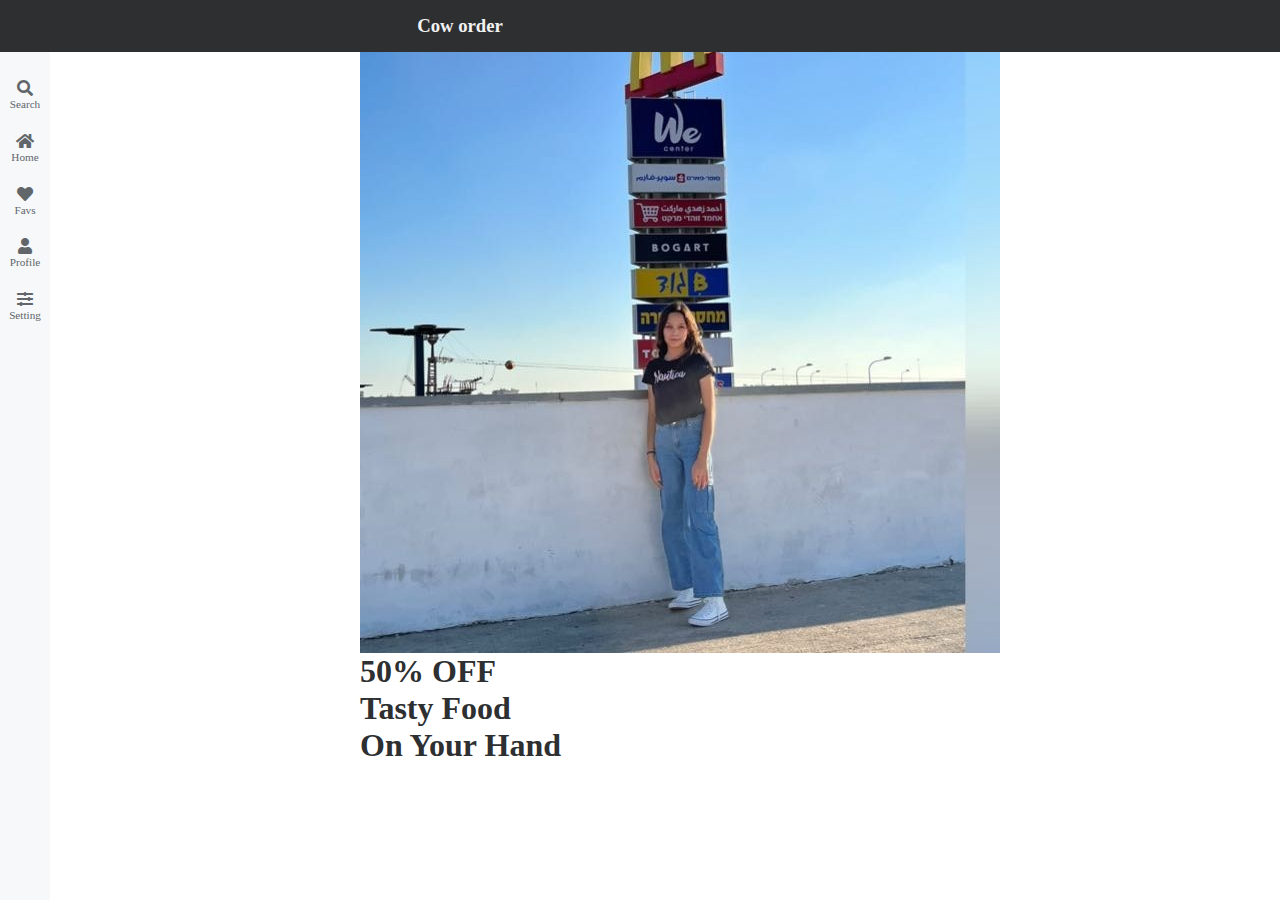
==== index.html @ 9866306b "Add files via upload" ====
<html lang="en">
<head>
    <meta charset="UTF-8">
    <meta http-equiv="X-UA-Compatible" content="IE=edge">
    <meta name="viewport" content="width=device-width, initial-scale=1.0">
    <!-- style -->
    <link rel="stylesheet" href="style.css">
    <!-- font: Notosans -->
    <link href="https://fonts.googleapis.com/css2?family=Noto+Sans+JP&display=swap" rel="stylesheet">
    <!-- icons: font awesome -->
    <link rel="stylesheet" href="https://cdnjs.cloudflare.com/ajax/libs/font-awesome/5.15.3/css/all.min.css">

    <title>الصفحة الرئيسية - سيلين عويسات</title>
</head>
<body>
    <!-- header -->
    <input type="checkbox" id="cart">
    <label for="cart" class="label-cart"><span class="fas fa-shopping-cart"></span></label>

    <h3 class="logo">Cow order</h3>

    <!-- sidebar -->
    <div class="sidebar">
        <div class="sidebar-menu">
            <span class="fas fa-search"></span>
            <a href="https://images.app.goo.gl/KvLVZnpjhP8hZDyJ7">Search</a>
        </div>
        <div class="sidebar-menu">
            <span class="fas fa-home"></span>
            <a href="#">Home</a>
        </div>
        <div class="sidebar-menu">
            <span class="fas fa-heart"></span>
            <a href="#">Favs</a>
        </div>
        <div class="sidebar-menu">
            <span class="fas fa-user"></span>
            <a href="#">Profile</a>
        </div>
        <div class="sidebar-menu">
            <span class="fas fa-sliders-h"></span>
            <a href="#">Setting</a>
        </div>
    </div>
    <!-- main dashboard -->
    <div class="dashboard">
        <div class="dashboard-banner">
            <img src="images/WhatsApp Image 2022-10-06 at 18.07.04.jpeg">
            <div class="banner-promo">
                <h1><span>50% OFF</span><br>
                Tasty Food <br> On Your Hand </h1>
            </div>
        </div>
    </div>

    <!-- order dashboard -->
</body>
</html>
---- style.css ----
:root {
    --mainColor:#f6f8fa;
    --darkBlack:#2d2f31;
    --darkGrey:#61666b;
    --grey:#d5d5d5;
    --lightGrey:#f2f2f2;
    --yellow:#fecb40;
    --red:#df113c;
}

* {
    margin: 0;
    padding: 0;
    outline: none;
    box-sizing: border-box;
    font-family: "Noto Sans JP, sans-serif";
}

body {
    width: 100%;
    height: auto;
    color: var(--darkBlack);
}

p {
    font-size: 14px;
}

.label-cart {
    position: fixed;
    top: 15;
    right: 10;
    z-index: 4;
    cursor: pointer;
}

.logo {
    position: fixed;
    background-color: var(--darkBlack);
    color: var(--lightGrey);
    width: 100%;
    text-align: center;
    padding: 15px 420px 15px 60px;
    top: 0;
    z-index: 2;
}

.sidebar {
    position: fixed;
    top: 0;
    left: 0;
    width: 50px;
    height: 100%;
    background-color: var(--mainColor);
    z-index: 1;
    padding-top: 70px;
}

.sidebar-menu {
    width: 100%;
    text-align: center;
    padding: 10px 5px;
    color: var(--darkGrey);
}

.sidebar-menu > a {
    text-decoration: none;
    font-size: 0.7rem;
    line-height: 1.5;
    color: var(--darkGrey);
}

.sidebar-menu:hover{
    border-right: 2px solid var(--yellow);
    color: var(--yellow);
}

.sidebar-menu:hover > a {
    color: var(--yellow);
}

.dashboard {
    height: 100%;
    width: 100%;
    padding-left: 360px;
    padding-right: 60px;
}
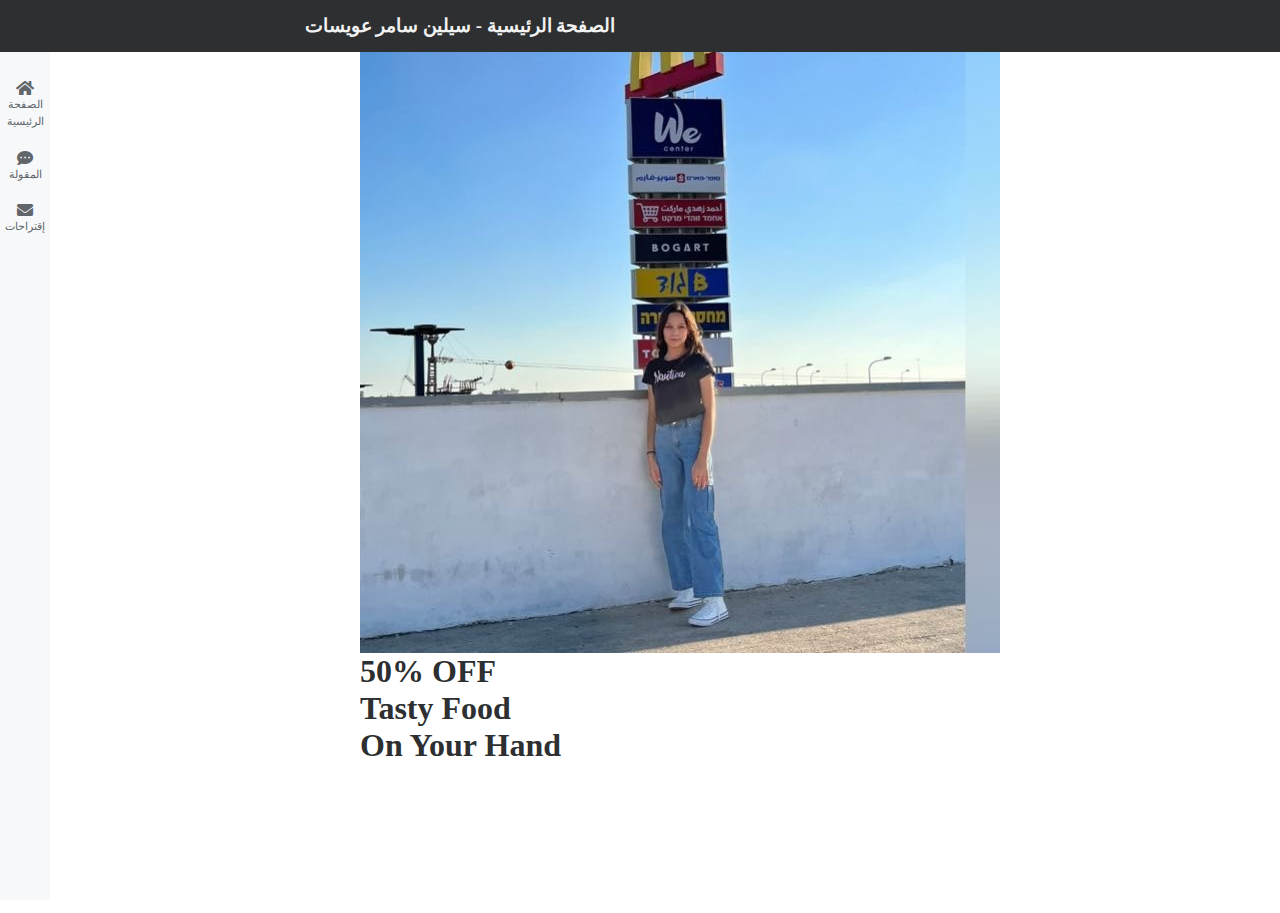
==== commit fd36fb1a: "Update index.html" ====
--- a/index.html
+++ b/index.html
@@ -17,29 +17,21 @@
     <input type="checkbox" id="cart">
     <label for="cart" class="label-cart"><span class="fas fa-shopping-cart"></span></label>
 
-    <h3 class="logo">Cow order</h3>
+    <h3 class="logo">الصفحة الرئيسية - سيلين سامر عويسات</h3>
 
     <!-- sidebar -->
     <div class="sidebar">
         <div class="sidebar-menu">
-            <span class="fas fa-search"></span>
-            <a href="https://images.app.goo.gl/KvLVZnpjhP8hZDyJ7">Search</a>
+            <span class="fas fa-home"></span>
+            <a href="#">الصفحة الرئيسية</a>
         </div>
         <div class="sidebar-menu">
-            <span class="fas fa-home"></span>
-            <a href="#">Home</a>
+            <span class="fas fa-comment-dots"></span>
+            <a href="#">المقولة</a>
         </div>
         <div class="sidebar-menu">
-            <span class="fas fa-heart"></span>
-            <a href="#">Favs</a>
-        </div>
-        <div class="sidebar-menu">
-            <span class="fas fa-user"></span>
-            <a href="#">Profile</a>
-        </div>
-        <div class="sidebar-menu">
-            <span class="fas fa-sliders-h"></span>
-            <a href="#">Setting</a>
+            <span class="fas fa-envelope"></span>
+            <a href="#">إقتراحات</a>
         </div>
     </div>
     <!-- main dashboard -->
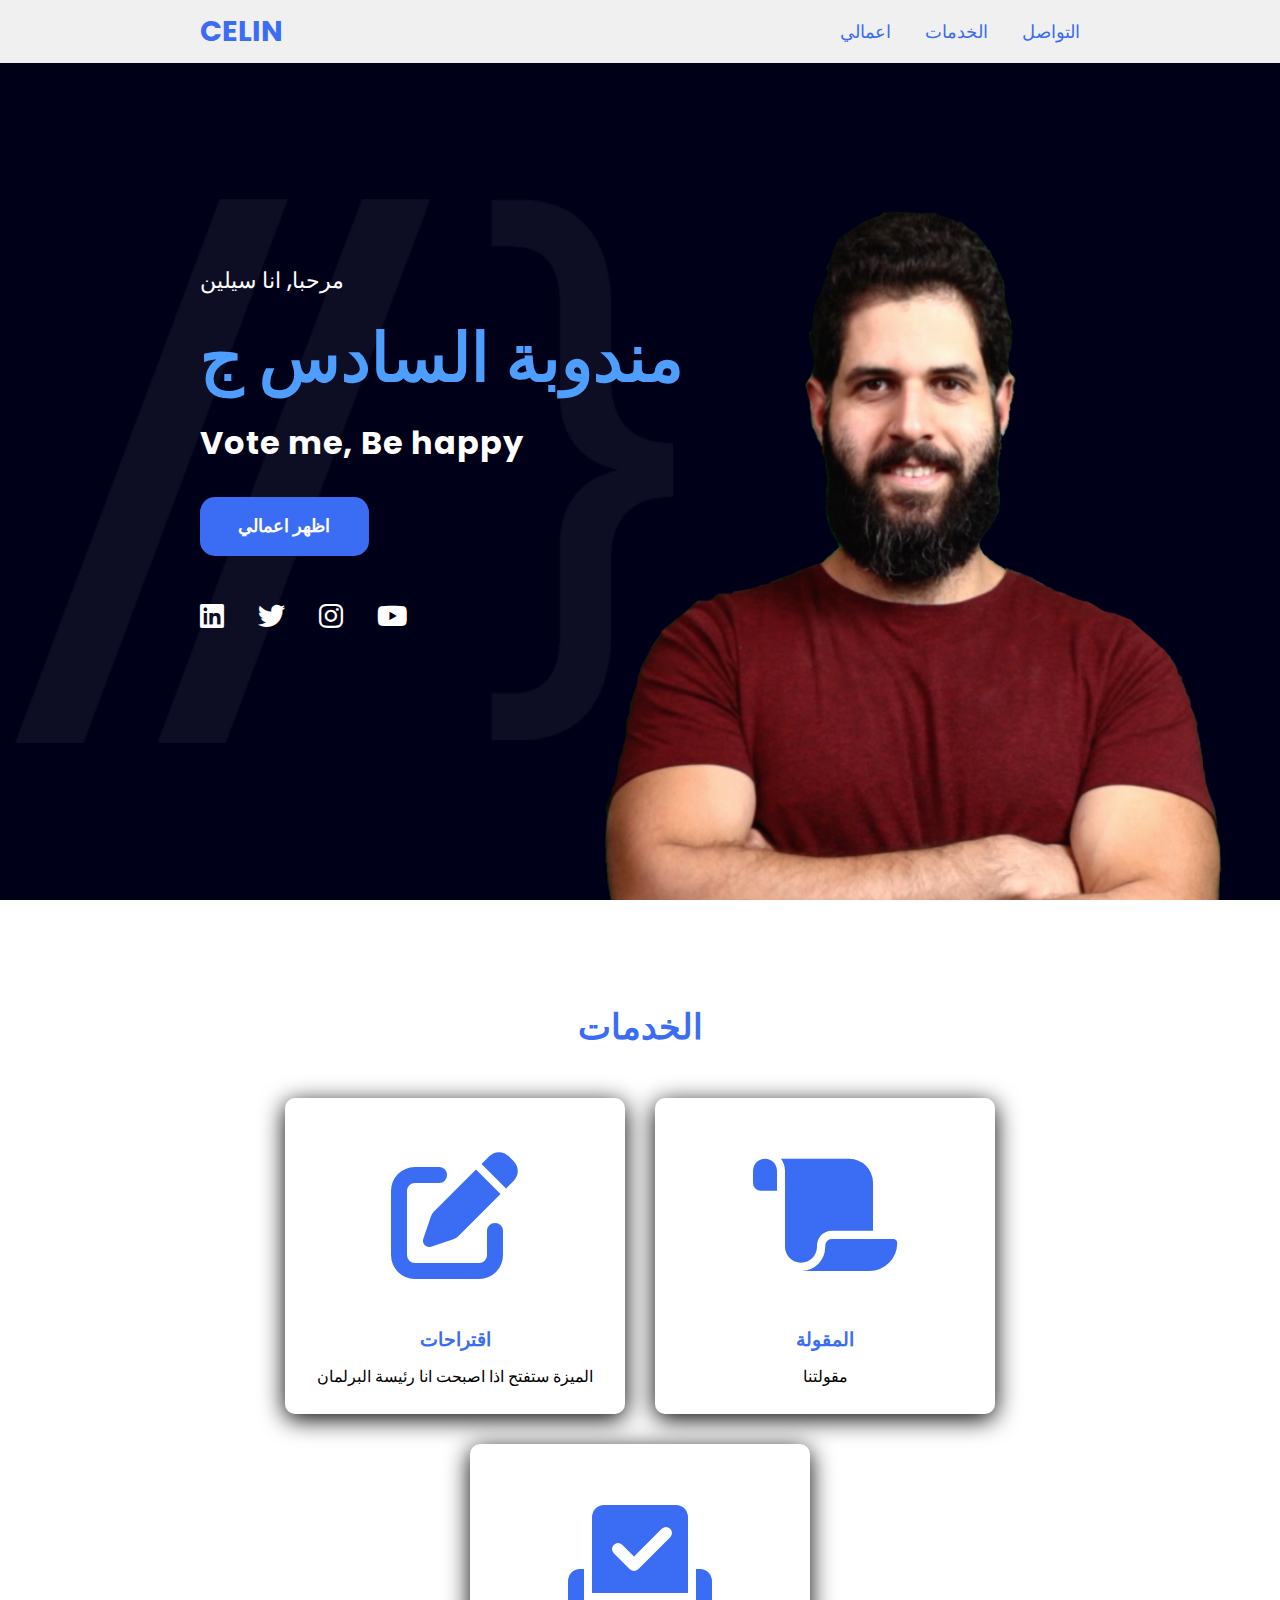
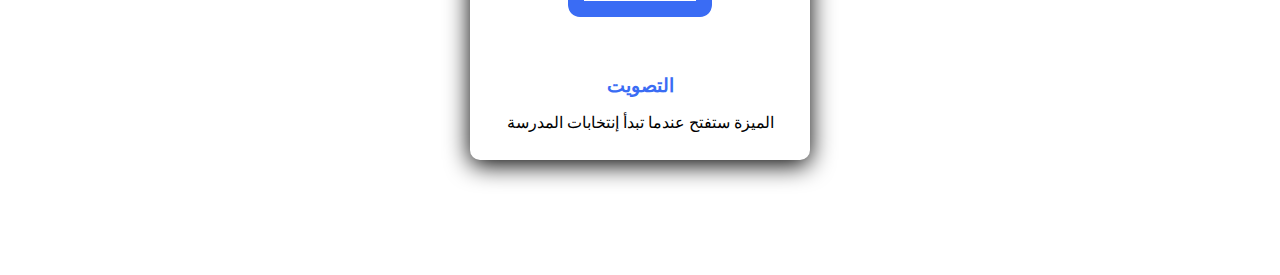
==== commit e8c9c994: "Add files via upload" ====
--- a/index.html
+++ b/index.html
@@ -1,50 +1,71 @@
+<!DOCTYPE html>
 <html lang="en">
 <head>
     <meta charset="UTF-8">
     <meta http-equiv="X-UA-Compatible" content="IE=edge">
     <meta name="viewport" content="width=device-width, initial-scale=1.0">
-    <!-- style -->
+    <link rel="stylesheet" href="https://cdnjs.cloudflare.com/ajax/libs/font-awesome/6.2.0/css/all.min.css">
     <link rel="stylesheet" href="style.css">
-    <!-- font: Notosans -->
-    <link href="https://fonts.googleapis.com/css2?family=Noto+Sans+JP&display=swap" rel="stylesheet">
-    <!-- icons: font awesome -->
-    <link rel="stylesheet" href="https://cdnjs.cloudflare.com/ajax/libs/font-awesome/5.15.3/css/all.min.css">
-
-    <title>الصفحة الرئيسية - سيلين عويسات</title>
+    <title>Document</title>
 </head>
 <body>
-    <!-- header -->
-    <input type="checkbox" id="cart">
-    <label for="cart" class="label-cart"><span class="fas fa-shopping-cart"></span></label>
+    
+    <header>
+        <a href="#" class="logo">Celin</a>
+        <nav class="navigation">
+            <a href="paragraph.html">التواصل</a>
+            <a href="#الخدمات">الخدمات</a>
+            <a href="#اعمالي">اعمالي</a>
+        </nav>
+    </header>
 
-    <h3 class="logo">الصفحة الرئيسية - سيلين سامر عويسات</h3>
 
-    <!-- sidebar -->
-    <div class="sidebar">
-        <div class="sidebar-menu">
-            <span class="fas fa-home"></span>
-            <a href="#">الصفحة الرئيسية</a>
-        </div>
-        <div class="sidebar-menu">
-            <span class="fas fa-comment-dots"></span>
-            <a href="#">المقولة</a>
-        </div>
-        <div class="sidebar-menu">
-            <span class="fas fa-envelope"></span>
-            <a href="#">إقتراحات</a>
-        </div>
-    </div>
-    <!-- main dashboard -->
-    <div class="dashboard">
-        <div class="dashboard-banner">
-            <img src="images/WhatsApp Image 2022-10-06 at 18.07.04.jpeg">
-            <div class="banner-promo">
-                <h1><span>50% OFF</span><br>
-                Tasty Food <br> On Your Hand </h1>
+    <section class="main">
+        <div>
+            <h2>مرحبا, انا سيلين<br><span>مندوبة السادس ج</span></h2>
+            <h3>Vote me, Be happy</h3>
+            <a href="#projects" class="main-btn">اظهر اعمالي</a>
+            <div class="social-icons">
+                <a href="#"><i class="fab fa-linkedin"></i></a>
+                <a href="#"><i class="fab fa-twitter"></i></a>
+                <a href="#"><i class="fab fa-instagram"></i></a>
+                <a href="#"><i class="fab fa-youtube"></i></a>
             </div>
         </div>
-    </div>
+    </section>
 
-    <!-- order dashboard -->
+    <section class="cards" id="services">
+        <h2 class="title">الخدمات</h2>
+        <div class="content">
+            <div class="card">
+                <div class="icon">
+                    <i class="fas fa-edit"></i>
+                </div>
+                <div class="info">
+                    <h3>اقتراحات</h3>
+                    <p>الميزة ستفتح اذا اصبحت انا رئيسة البرلمان</p>
+                </div>
+            </div>
+            <div class="card">
+                <div class="icon">
+                    <i class="fas fa-scroll"></i>
+                </div>
+                <div class="info">
+                    <h3>المقولة</h3>
+                    <p>مقولتنا</p>
+                </div>
+            </div>
+            <div class="card">
+                <div class="icon">
+                    <i class="fas fa-check-to-slot"></i>
+                </div>
+                <div class="info">
+                    <h3>التصويت</h3>
+                    <p>الميزة ستفتح عندما تبدأ إنتخابات المدرسة</p>
+                </div>
+            </div>
+        </div>
+    </section>
+
 </body>
 </html>--- a/style.css
+++ b/style.css
@@ -1,87 +1,151 @@
-:root {
-    --mainColor:#f6f8fa;
-    --darkBlack:#2d2f31;
-    --darkGrey:#61666b;
-    --grey:#d5d5d5;
-    --lightGrey:#f2f2f2;
-    --yellow:#fecb40;
-    --red:#df113c;
+@import url('https://fonts.googleapis.com/css2?family=Poppins:ital,wght@0,100;0,200;0,300;0,400;0,500;0,600;0,700;0,800;0,900;1,100;1,200;1,300;1,400;1,500;1,600;1,700;1,800;1,900&display=swap');
+
+*{
+    font-family: 'Poppins', sans-serif;
+    margin: 0;
+    padding: 0;
+    box-sizing: border-box;
+    scroll-behavior: smooth;
 }
 
-* {
-    margin: 0;
-    padding: 0;
-    outline: none;
-    box-sizing: border-box;
-    font-family: "Noto Sans JP, sans-serif";
-}
 
-body {
+header {
+    background-color: #f0f0f0;
     width: 100%;
-    height: auto;
-    color: var(--darkBlack);
-}
-
-p {
-    font-size: 14px;
-}
-
-.label-cart {
     position: fixed;
-    top: 15;
-    right: 10;
-    z-index: 4;
-    cursor: pointer;
+    z-index: 999;
+    display: flex;
+    justify-content: space-between;
+    align-items: center;
+    padding: 10px 200px;
 }
 
 .logo {
-    position: fixed;
-    background-color: var(--darkBlack);
-    color: var(--lightGrey);
-    width: 100%;
-    text-align: center;
-    padding: 15px 420px 15px 60px;
-    top: 0;
-    z-index: 2;
+    text-decoration: none;
+    color: #3a6cf4;
+    text-transform: uppercase;
+    font-weight: 700;
+    font-size: 1.8em;
 }
 
-.sidebar {
-    position: fixed;
-    top: 0;
-    left: 0;
-    width: 50px;
-    height: 100%;
-    background-color: var(--mainColor);
-    z-index: 1;
-    padding-top: 70px;
+.navigation a {
+    color: #3a6cf4;
+    text-decoration: none;
+    font-size: 1.1em;
+    font-weight: 500;
+    padding-left: 30px;
 }
 
-.sidebar-menu {
-    width: 100%;
-    text-align: center;
-    padding: 10px 5px;
-    color: var(--darkGrey);
+.navigation a:hover {
+    color: #601cfc;
 }
 
-.sidebar-menu > a {
-    text-decoration: none;
-    font-size: 0.7rem;
-    line-height: 1.5;
-    color: var(--darkGrey);
+section {
+    padding: 100px 200px;
 }
 
-.sidebar-menu:hover{
-    border-right: 2px solid var(--yellow);
-    color: var(--yellow);
+.main {
+    width: 100%;
+    min-height: 100vh;
+    display: flex;
+    align-items: center;
+    background: url(images/background.jpeg) no-repeat;
+    background-size: cover;
+    background-position: center;
+    background-attachment: fixed;
 }
 
-.sidebar-menu:hover > a {
-    color: var(--yellow);
+.main h2 {
+    color: #fff;
+    font-size: 1.4em;
+    font-weight: 500;
 }
 
-.dashboard {
-    height: 100%;
-    width: 100%;
-    padding-left: 360px;
-    padding-right: 60px;
+.main h2 span {
+    display: inline-block;
+    margin-top: 10px;
+    color: #4e9eff;
+    font-size: 3em;
+    font-weight: 600;
+}
+
+.main h3 {
+    color: #fff;
+    font-size: 2em;
+    font-weight: 700;
+    letter-spacing: 1px;
+    margin-top: 10px;
+    margin-bottom: 30px;
+}
+
+.main-btn {
+    color: #fff;
+    background-color: #3a6cf4;
+    text-decoration: none;
+    font-size: 1.1em;
+    font-weight: 600;
+    display: inline-block;
+    padding: 0.9375em 2.187em;
+    letter-spacing: 1px;
+    border-radius: 15px;
+    margin-bottom: 40px;
+    transition: 0.7s ease;
+}
+
+.main-btn:hover {
+    background-color: #0a49f6;
+    transform: scale(1.1);
+}
+
+.social-icons a {
+    color: #fff;
+    font-size: 1.7em;
+    padding-right: 30px;
+}
+
+.title {
+    display: flex;
+    justify-content: center;
+    color: #3a6cf4;
+    font-size: 2.2em;
+    font-weight: 800;
+    margin-bottom: 30px;
+}
+
+.content {
+    display: flex;
+    justify-content: center;
+    flex-direction: row;
+    flex-wrap: wrap;
+}
+
+.card {
+    background-color: #fff;
+    width: 21.25em;
+    box-shadow: 0 5px 25px rgba(1 1 1 / 100%);
+    border-radius: 10px;
+    padding: 25px;
+    margin: 15px;
+    transition: 0.7s ease;
+}
+
+.card:hover {
+    transform: scale(1.1);
+}
+
+.icon {
+    color: #3a6cf4;
+    font-size: 8em;
+    text-align: center;
+}
+
+.info {
+    text-align:  center;
+}
+
+.info h3 {
+    color: #3a6cf4;
+    font-size: 1.2em;
+    font-weight: 700;
+    margin: 10px;
 }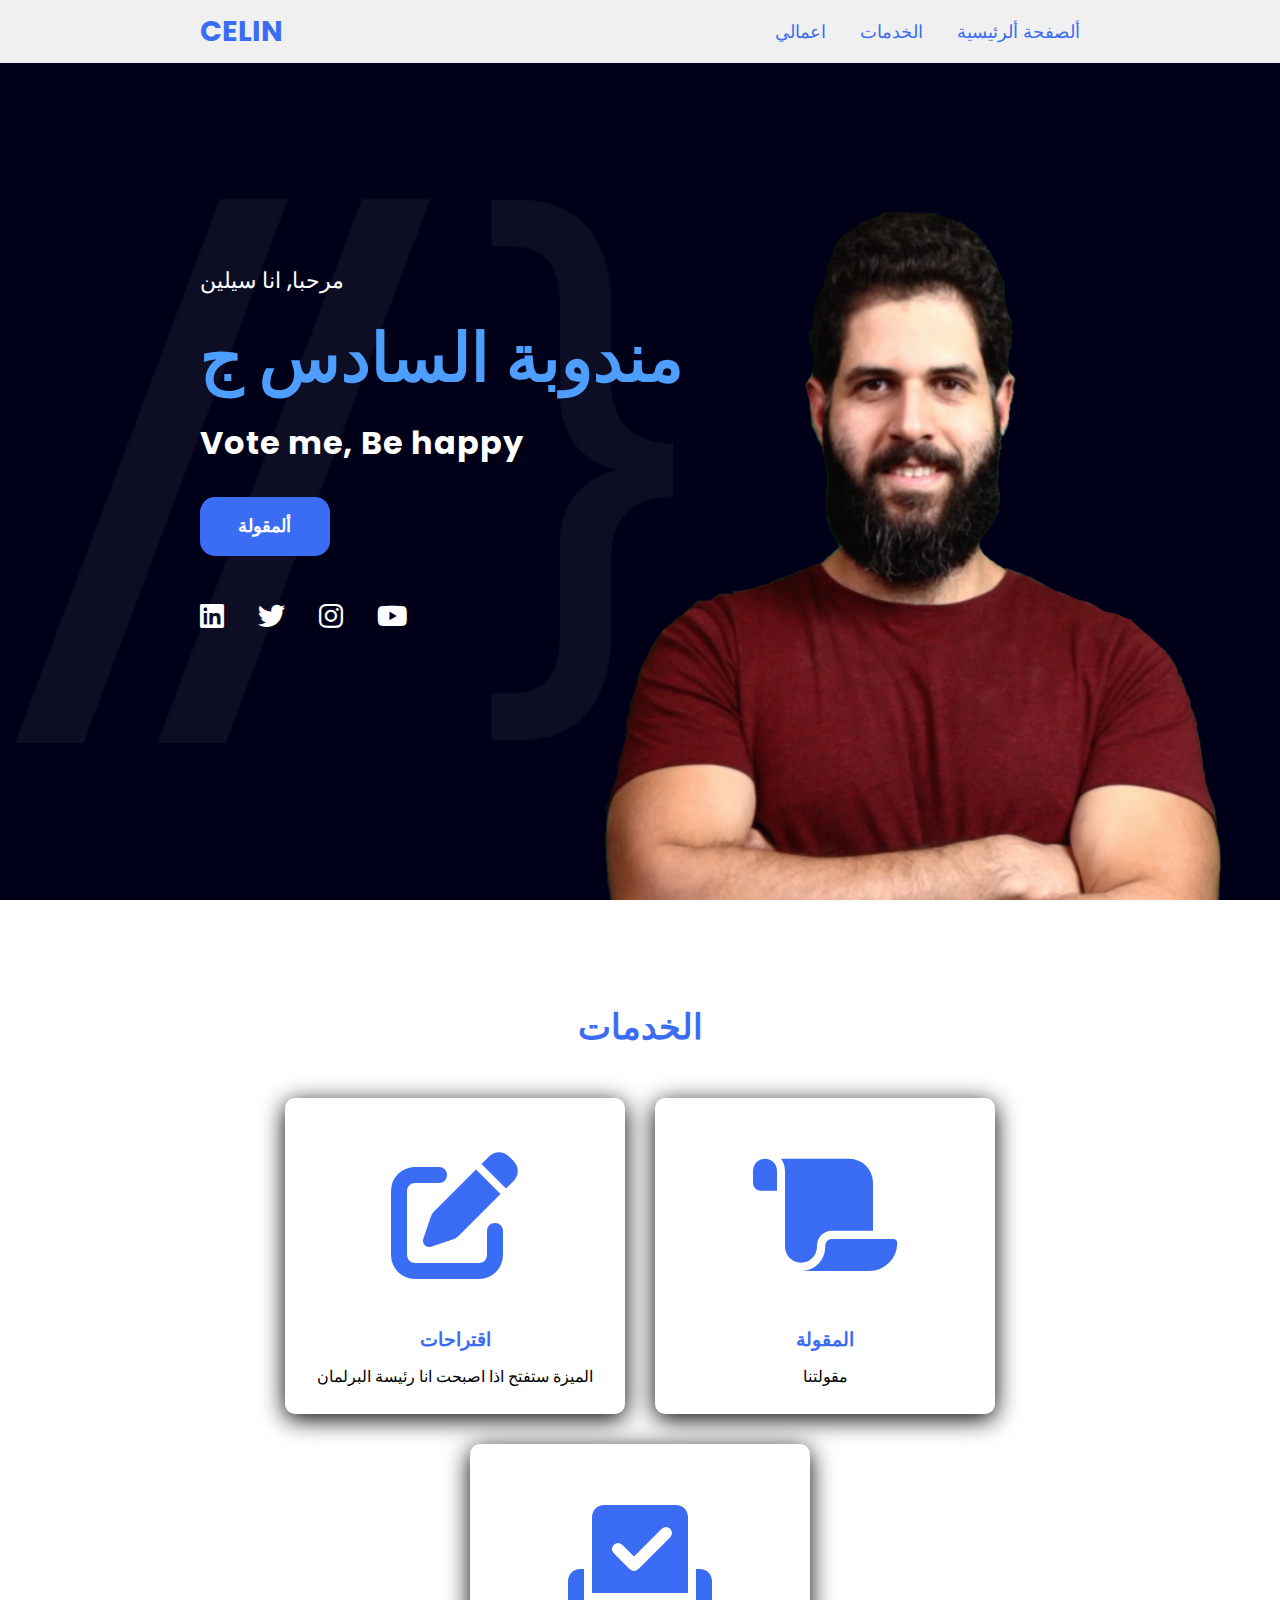
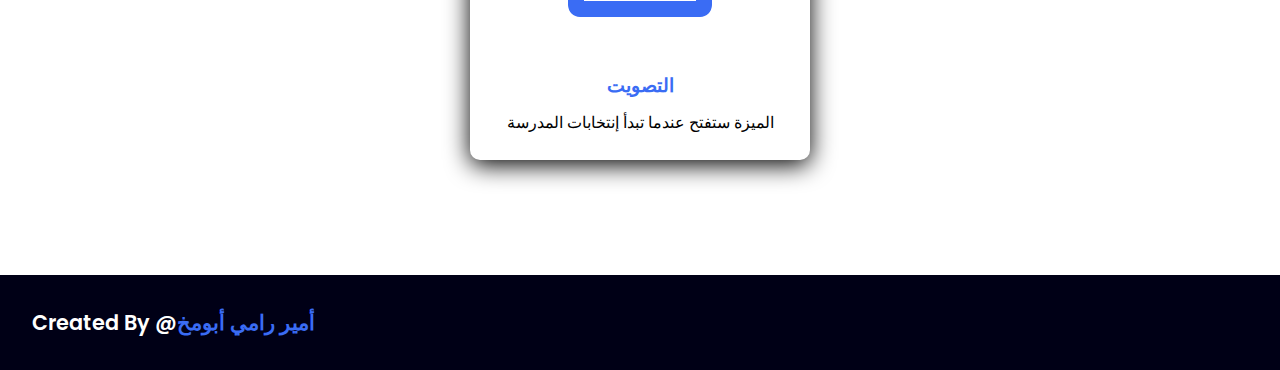
==== commit e008c340: "Add files via upload" ====
--- a/index.html
+++ b/index.html
@@ -6,16 +6,16 @@
     <meta name="viewport" content="width=device-width, initial-scale=1.0">
     <link rel="stylesheet" href="https://cdnjs.cloudflare.com/ajax/libs/font-awesome/6.2.0/css/all.min.css">
     <link rel="stylesheet" href="style.css">
-    <title>Document</title>
+    <title>الصفحة الرئيسية - سيلين عويسات</title>
 </head>
 <body>
     
     <header>
         <a href="#" class="logo">Celin</a>
         <nav class="navigation">
-            <a href="paragraph.html">التواصل</a>
-            <a href="#الخدمات">الخدمات</a>
-            <a href="#اعمالي">اعمالي</a>
+            <a href="index.html">ألصفحة ألرئيسية</a>
+            <a href="index.html">الخدمات</a>
+            <a href="index.html">اعمالي</a>
         </nav>
     </header>
 
@@ -24,7 +24,7 @@
         <div>
             <h2>مرحبا, انا سيلين<br><span>مندوبة السادس ج</span></h2>
             <h3>Vote me, Be happy</h3>
-            <a href="#projects" class="main-btn">اظهر اعمالي</a>
+            <a href="paragraph.html" class="main-btn">ألمقولة</a>
             <div class="social-icons">
                 <a href="#"><i class="fab fa-linkedin"></i></a>
                 <a href="#"><i class="fab fa-twitter"></i></a>
@@ -39,7 +39,7 @@
         <div class="content">
             <div class="card">
                 <div class="icon">
-                    <i class="fas fa-edit"></i>
+                    <a href="#"><i class="fas fa-edit"></i></a>
                 </div>
                 <div class="info">
                     <h3>اقتراحات</h3>
@@ -48,7 +48,7 @@
             </div>
             <div class="card">
                 <div class="icon">
-                    <i class="fas fa-scroll"></i>
+                    <a href="paragraph.html"><i class="fas fa-scroll"></i></a>
                 </div>
                 <div class="info">
                     <h3>المقولة</h3>
@@ -57,7 +57,7 @@
             </div>
             <div class="card">
                 <div class="icon">
-                    <i class="fas fa-check-to-slot"></i>
+                    <a href="#"><i class="fas fa-check-to-slot"></i></a>
                 </div>
                 <div class="info">
                     <h3>التصويت</h3>
@@ -67,5 +67,9 @@
         </div>
     </section>
 
+    <footer class="footer">
+        <p class="footer-title">Created By @<span>أمير رامي أبومخ</span></p>
+    </footer>
+
 </body>
 </html>--- a/style.css
+++ b/style.css
@@ -139,6 +139,10 @@
     text-align: center;
 }
 
+.icon a {
+    color: #3a6cf4;
+}
+
 .info {
     text-align:  center;
 }
@@ -148,4 +152,72 @@
     font-size: 1.2em;
     font-weight: 700;
     margin: 10px;
+}
+
+.footer {
+    background-color: #000016;
+    color: #fff;
+    padding: 2em;
+    display: flex;
+    justify-content: space-between;
+}
+
+.footer-title {
+    font-size: 1.3em;
+    font-weight: 600;
+}
+
+.footer-title span {
+    color: #3a6cf4;
+}
+
+@media (max-width:1023px) {
+    header {
+        padding: 12px 20px;
+    }
+
+    .navigation a {
+        padding-left: 10px;
+    }
+
+    .title {
+        font-size: 1.8em;
+    }
+
+    section {
+        padding: 80px 20px;
+    }
+
+    .main-content h2 {
+        font-size: 1em;
+    }
+
+    .main-content h3 {
+        font-size: 1.6em;
+    }
+
+    .content {
+        flex-direction: column;
+        align-items: center;
+    }
+}
+
+@media (max-width:641px) {
+    body {
+        font-size: 12px;
+    }
+
+    .main-content h2 {
+        font-size: 0.8em;
+    }
+
+    .main-content h3 {
+        font-size: 1.4em;
+    }
+}
+
+@media (max-width:300px) {
+    body {
+        font-size: 10px;
+    }
 }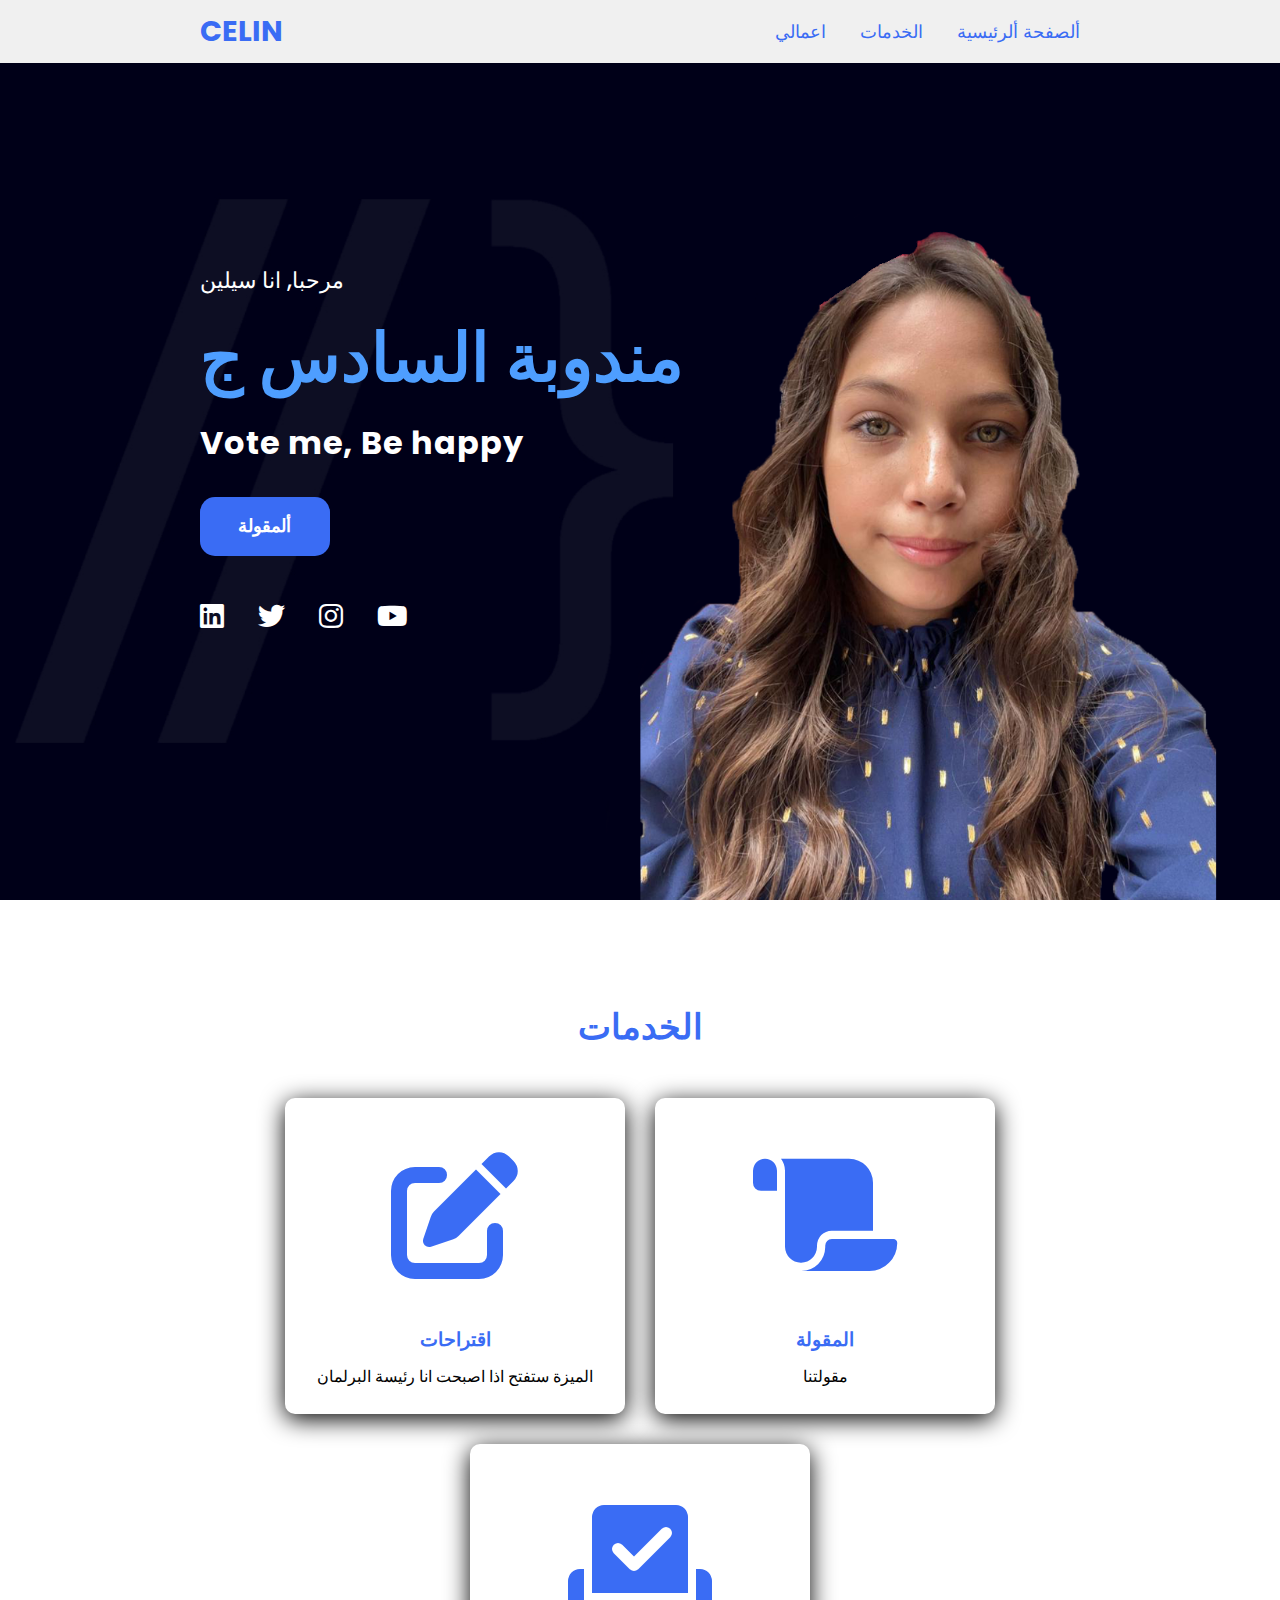
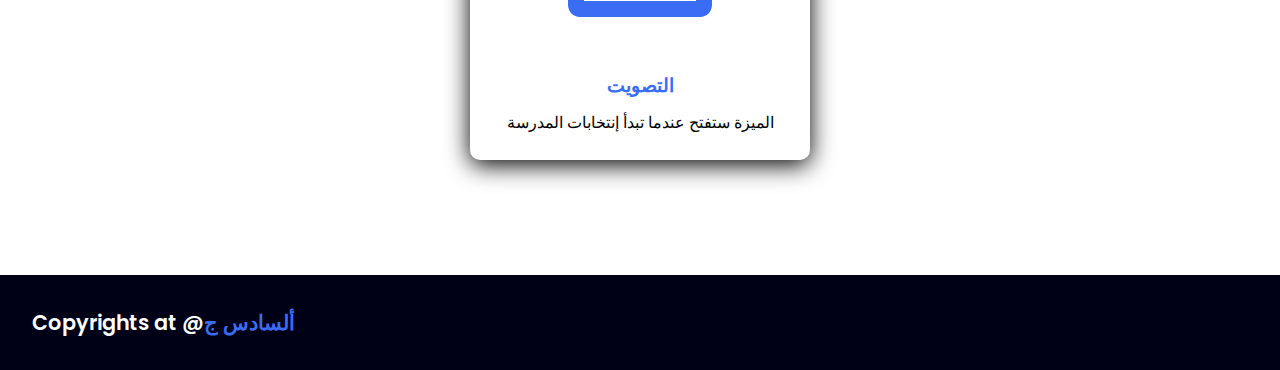
==== commit c3967621: "Add files via upload" ====
--- a/index.html
+++ b/index.html
@@ -13,14 +13,14 @@
     <header>
         <a href="#" class="logo">Celin</a>
         <nav class="navigation">
-            <a href="index.html">ألصفحة ألرئيسية</a>
-            <a href="index.html">الخدمات</a>
-            <a href="index.html">اعمالي</a>
+            <a href="#home">ألصفحة ألرئيسية</a>
+            <a href="#services">الخدمات</a>
+            <a href="#home">اعمالي</a>
         </nav>
     </header>
 
 
-    <section class="main">
+    <section id="home" class="main">
         <div>
             <h2>مرحبا, انا سيلين<br><span>مندوبة السادس ج</span></h2>
             <h3>Vote me, Be happy</h3>
@@ -68,7 +68,7 @@
     </section>
 
     <footer class="footer">
-        <p class="footer-title">Created By @<span>أمير رامي أبومخ</span></p>
+        <p class="footer-title">Copyrights at @<span>ألسادس ج</span></p>
     </footer>
 
 </body>
--- a/style.css
+++ b/style.css
@@ -49,7 +49,7 @@
     min-height: 100vh;
     display: flex;
     align-items: center;
-    background: url(images/background.jpeg) no-repeat;
+    background: url(images/background.png) no-repeat;
     background-size: cover;
     background-position: center;
     background-attachment: fixed;
